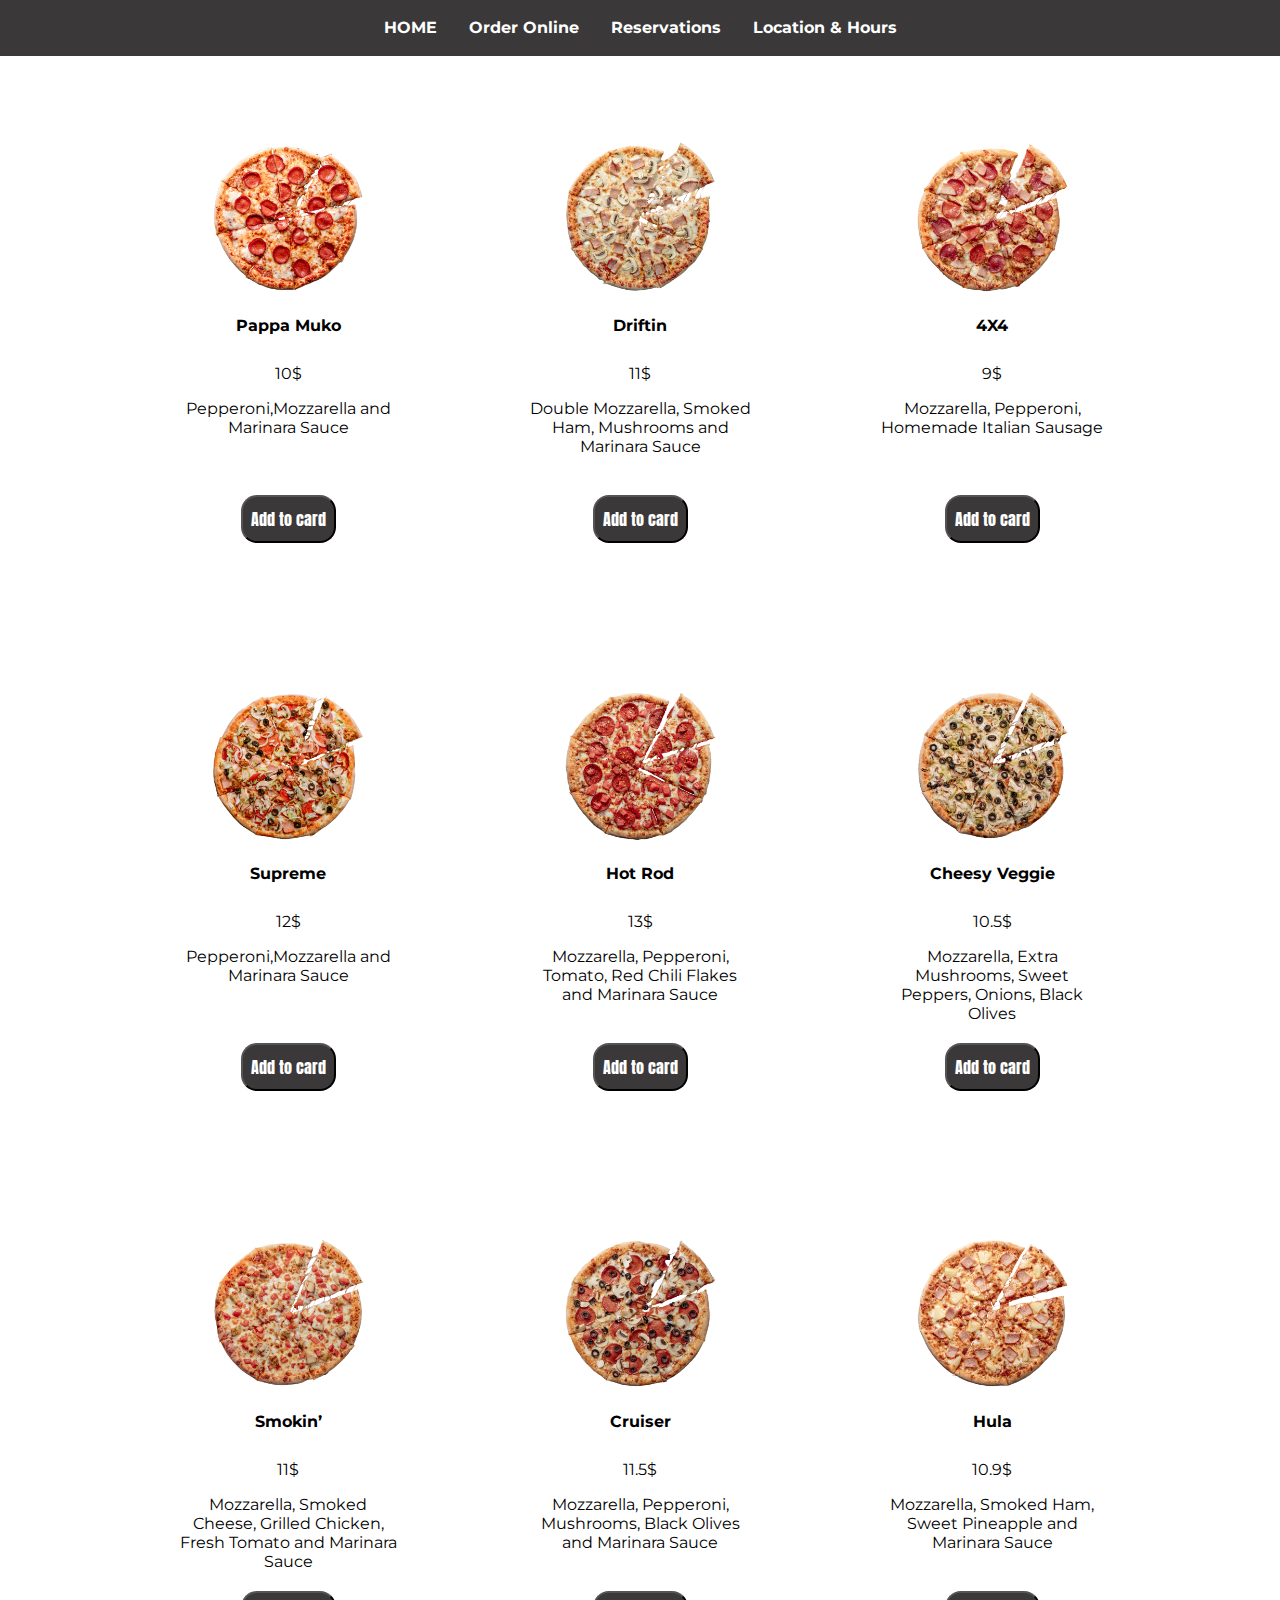
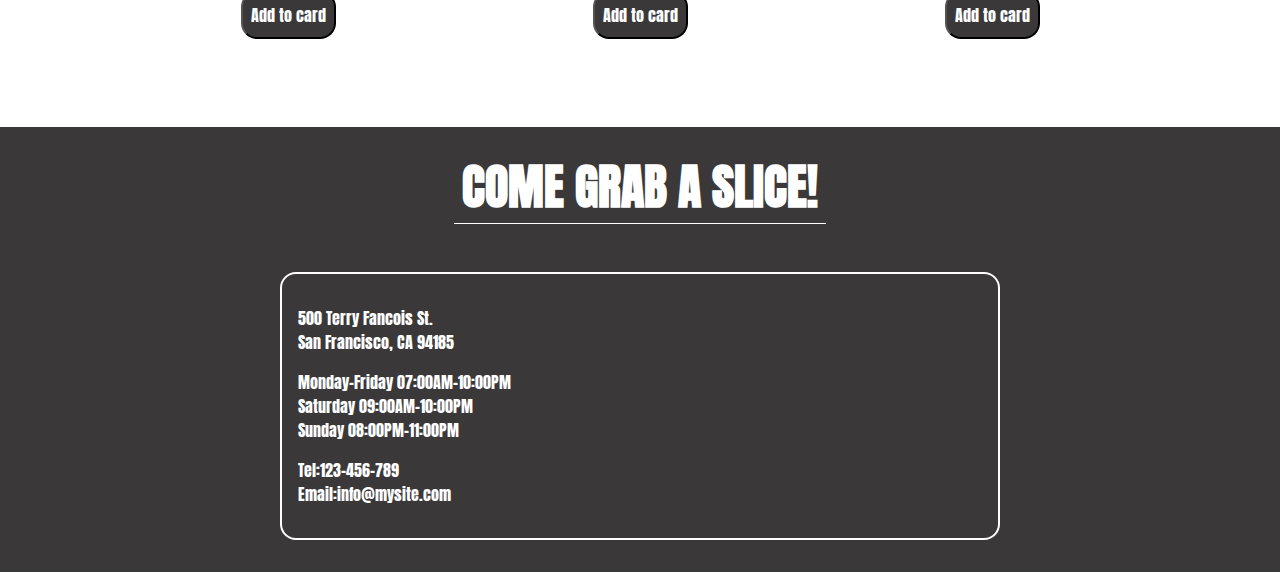
==== orderOnline/index.html @ ea2b179d "deleted shopping cart, found alternative solution" ====
<!DOCTYPE html>
<html lang="en">

<head>
    <meta charset="UTF-8">
    <meta http-equiv="X-UA-Compatible" content="ie=edge">
    <meta name="viewport" content="width=device-width, initial-scale=1.0">
    <title>PIZZA SHOP</title>
    <link rel="shortcut icon" href="../images/pizza_icon_126037.png">
    <link rel="stylesheet" href="../shared.css">
    <link rel="stylesheet" href="orderOnline.css">
    <script src="products.js"></script>
</head>

<body>
    <div class="grid-container">
        <header class="main-header">
            <button class="toggle-button">
                <span class="toggle-button__bar"></span>
                <span class="toggle-button__bar"></span>
                <span class="toggle-button__bar"></span>
            </button>
            <nav class="main-nav">
                <ul class="main-nav__items">
                    <li class="main-nav__item">
                        <a href="../index.html">HOME</a>
                    </li>
                    <li class="main-nav__item">
                        <a href="#order-online">Order Online</a>
                    </li>
                    <li class="main-nav__item">
                        <a href="../reservation/index.html">Reservations</a>
                    </li>
                    <li class="main-nav__item">
                        <a href="#loaction-hours">Location & Hours</a>
                    </li>
                </ul>
            </nav>
        </header>
        <nav class="mobile-nav">
            <ul class="mobile-nav__items">
                <li class="mobile-nav__item">
                    <a href="../index.html">HOME</a>
                </li>
                <li class="mobile-nav__item">
                    <a href="#order-online">Order Online</a>
                </li>
                <li class="mobile-nav__item">
                    <a href="../reservation/index.html">Reservations</a>
                </li>
                <li class="mobile-nav__item">
                    <a href="#loaction-hours">Location & Hours</a>
                </li>
            </ul>
        </nav>
        <main id="order-online">
            <section class="order-online-products">
                <!-- <article class="order-online-product">
                    <figure class="order-online-product-figure">
                        <img src="../images/rPapa-Ronny-g-e1594031058169.png" alt="pizza">
                        <figcaption>Pepperoni, mozarela and marinca sauce</figcaption>
                    </figure>
                    <button class="order-online-product-add-card">Add to card</button>
                </article> -->
            </section>
        </main>
        <footer class="main-footer">
            <h1 class="main-footer__title">COME GRAB A SLICE!</h1>
            <section class="main-footer__first-section">
                <article class="main-footer__info">
                    <p class="main-footer__adress">500 Terry Fancois St.<br> San Francisco, CA 94185</p>
                    <p class="main-footer__working-hours">
                        Monday-Friday 07:00AM-10:00PM <br>
                        Saturday 09:00AM-10:00PM <br>
                        Sunday 08:00PM-11:00PM <br>
                    </p>
                    <p class="main-footer-contact">
                        Tel:123-456-789 <br>
                        <a href="mailto:info@mysite.com">Email:info@mysite.com</a>
                    </p>
                </article>
                <article id="loaction-hours" class="main-footer__location-map">
                    <iframe
                        src="https://www.google.com/maps/embed?pb=!1m18!1m12!1m3!1d2981.5593770213322!2d41.62487931583577!3d41.64365467924144!2m3!1f0!2f0!3f0!3m2!1i1024!2i768!4f13.1!3m3!1m2!1s0x40678612dccea6b1%3A0x121d9feefed23ba7!2s123%20Vakhtang%20Gorgasali%20St%2C%20Batumi%206010!5e0!3m2!1sen!2sge!4v1608143332914!5m2!1sen!2sge"
                        max-width="600" max-height="450" frameborder="0" style="border:0;" allowfullscreen=""
                        aria-hidden="false" tabindex="0">
                    </iframe>
                </article>
            </section>
        </footer>
    </div>
    <script src="../jquery-1.11.0.js"></script>
    <script src="../shared.js"></script>
</body>

</html>
---- shared.css ----
@import url('https://fonts.googleapis.com/css?family=Montserrat:400,700');
@import url('https://fonts.googleapis.com/css2?family=Anton&display=swap');

* {
    box-sizing: border-box;
}

body {
    font-family: "Montserrat", sans-serif;
    margin: 0;
}

main {
    grid-row: 2 / 3;
}

.grid-container {
    display: grid;
    grid-template-rows: 3.2rem auto auto;
}

.main-header {
    width: 100%;
    height: 3.5rem;
    position: fixed;
    top: 0;
    left: 0;
    z-index: 102;
    background-color: rgb(58, 56, 56);
    padding: 0.5rem 1.5rem;
    display: flex;
    flex-direction: row;
    justify-content: space-between;
    align-items: center;
}

.toggle-button {
    position: relative;
    z-index: 1000;
    width: 3rem;
    height: 3rem;
    border: 1px white solid;
    border-radius: 0.8rem;
    cursor: pointer;
}

.toggle-button:focus {
    outline: none;
}

.toggle-button__bar {
    display: block;
    width: 100%;
    background-color: rgb(58, 56, 56);
    height: 0.1rem;
    margin: 0.6rem 0;
}

.main-nav {
    display: none;
}

.main-nav__items {
    list-style: none;
    display: flex;
    padding: 0;
    margin: 0;
    justify-content: center;
}

.main-nav__item {
    margin: 0 1rem;
}

.main-nav__item a,
.mobile-nav__item a{
    text-decoration: none;
    color: white;
    font-weight: bold;
    padding: 0.2rem 0;
}

.main-nav__item a:hover,
.main-nav__item a:active {
    border-bottom: 3px solid white;
}

.mobile-nav {
    display: none;
    position: fixed;
    z-index: 101;
    top: 0;
    left: 0;
    background-color: rgb(58, 56, 56);
    width: 50%;
    height: 100%;
    overflow-y: scroll;

}

.mobile-nav__items {
    width: 100%;
    height: 100%;
    list-style: none;
    display: flex;
    flex-direction: column;
    justify-content: center;
    align-items: center;
}

.mobile-nav__item {
    margin: 2rem 0;
}

.open {
    display: block;
}

.main-footer {
    width: 100%;
    padding: 1rem;
    grid-row: 3 / 4;
    background-color: rgb(58, 56, 56);
    text-align: center;
    font-family: "Anton";
    color: white;
}

.main-footer__title {
    display: inline-block;
    margin-top: 0;
    margin-bottom: 2rem;
    padding: 0.5rem;
    font-size: 3rem;
    border-bottom: 1px solid white;
    padding-bottom: 0;
}


.main-footer__first-section {
    border: 2px solid white;
    border-radius: 1rem;
    padding: 1rem;
}

.main-footer__info {
    /* text-align: left; */
    font-size: 1rem;
}

.main-footer-contact a {
    text-decoration: none;
    color: white;
}

@media (min-width: 43rem) {
    .main-header{
        justify-content: center;
        padding: 1rem 1.5rem;
    }

    .shopping-cart-icon {
        justify-self: flex-end ;
    }

    .toggle-button {
        display: none;
    }

    .main-nav {
        display: flex;
    }
    .main-footer__first-section {
        display: flex;
        margin: 1rem auto;
        flex-direction: row;
        justify-content: space-between;
        max-width: 45rem;
    }

    .main-footer__info {
        text-align: left;
    }
}
---- orderOnline/orderOnline.css ----
@import url('https://fonts.googleapis.com/css2?family=Pacifico&display=swap');
@import url('https://fonts.googleapis.com/css2?family=Anton&display=swap');
@import url('https://fonts.googleapis.com/css2?family=Montserrat:wght@700&display=swap');

* {
    box-sizing: border-box;
}

.order-online-products {
    max-width: 80%;
    margin: 2rem auto;
    display: grid;
    grid-template-columns: repeat(auto-fill,minmax(19rem,1fr));
    grid-column-gap: 2rem;
    grid-row-gap: 2rem;
    align-items: center;
    
}

.order-online-product {
    padding: 0.5rem;
    margin: 2rem auto;
    text-align: center;
}

.order-online-product:hover,
.order-online-product:active {
    border: 2px solid rgb(58, 56, 56);
    border-radius: 1rem;
}

.order-online-product img {
    width: 70%;
    height: 70%;
    object-fit: contain;
}

.order-online-product-name {
    font-weight: 700;
    height: 2rem;
}

.order-online-product-description {
    height: 4rem;
}

.order-online-product-add-card {
    background-color: rgb(58, 56, 56);
    color: white;
    border-radius: 1rem;
    height: 3rem;
    font-size: 1rem;
    font-family: "Anton";
    padding: 0.5rem;
    margin: 1rem;
}

.order-online-product-add-card:hover,
.order-online-product-add-card:active {
    background-color: white;
    color: rgb(58, 56, 56);
}
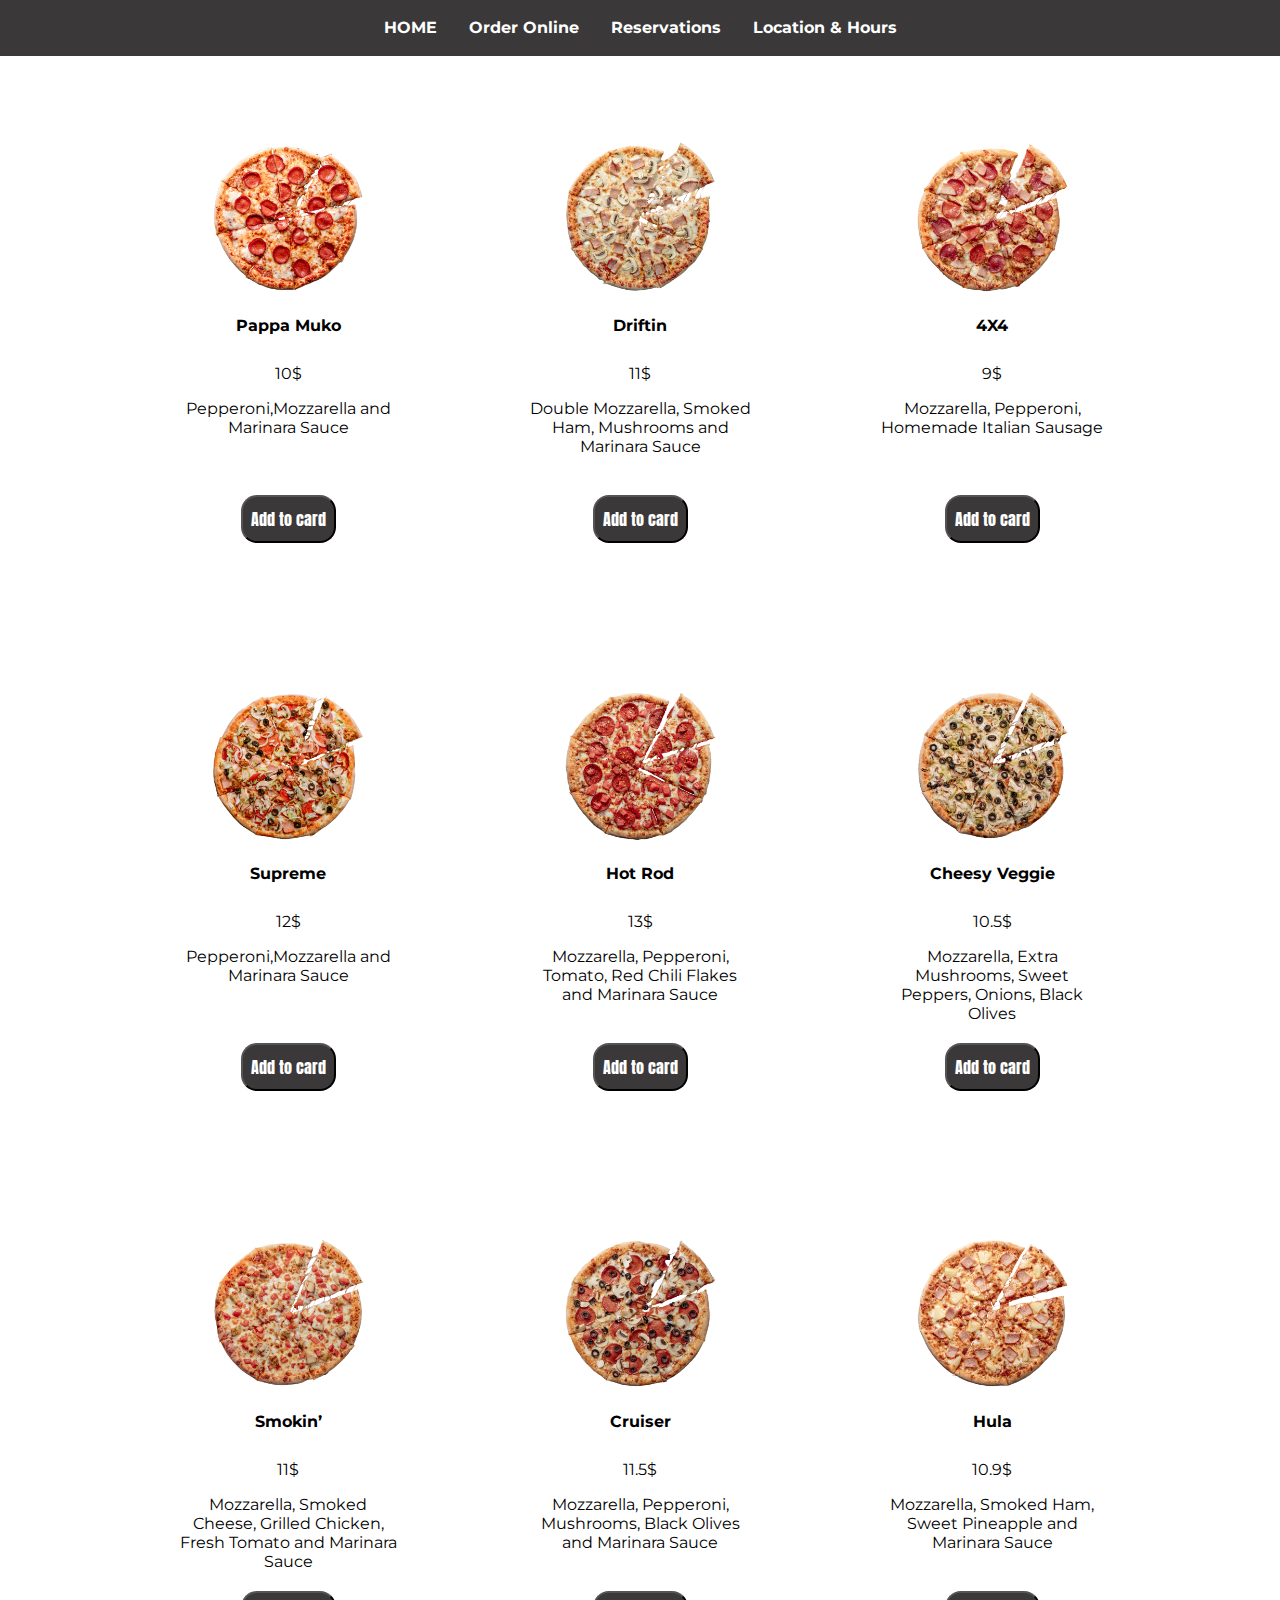
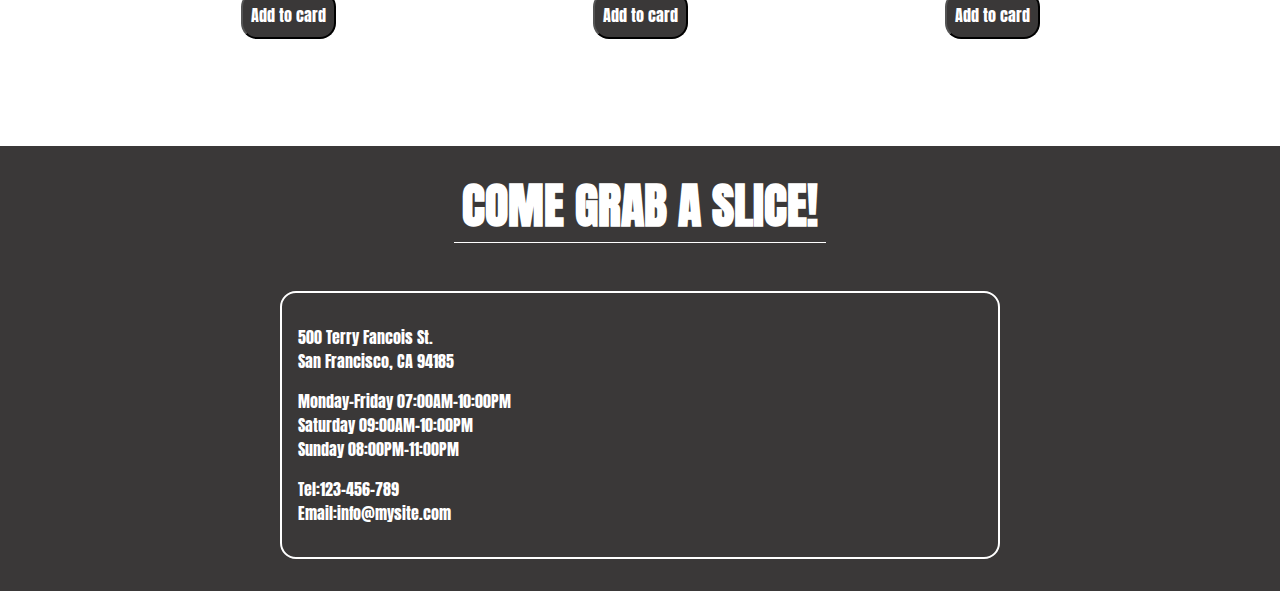
==== commit 535ea494: "adding shopping bag only to orderOnline page" ====
--- a/orderOnline/index.html
+++ b/orderOnline/index.html
@@ -63,6 +63,11 @@
                     <button class="order-online-product-add-card">Add to card</button>
                 </article> -->
             </section>
+            <section class="order-online-shopping-bag">
+                <article class="order-online-shopping-bag__product">
+                    <img src="" alt="">
+                </article>
+            </section>
         </main>
         <footer class="main-footer">
             <h1 class="main-footer__title">COME GRAB A SLICE!</h1>
--- a/orderOnline/orderOnline.css
+++ b/orderOnline/orderOnline.css
@@ -61,5 +61,7 @@
     color: rgb(58, 56, 56);
 }
 
+.order-online
 
 
+
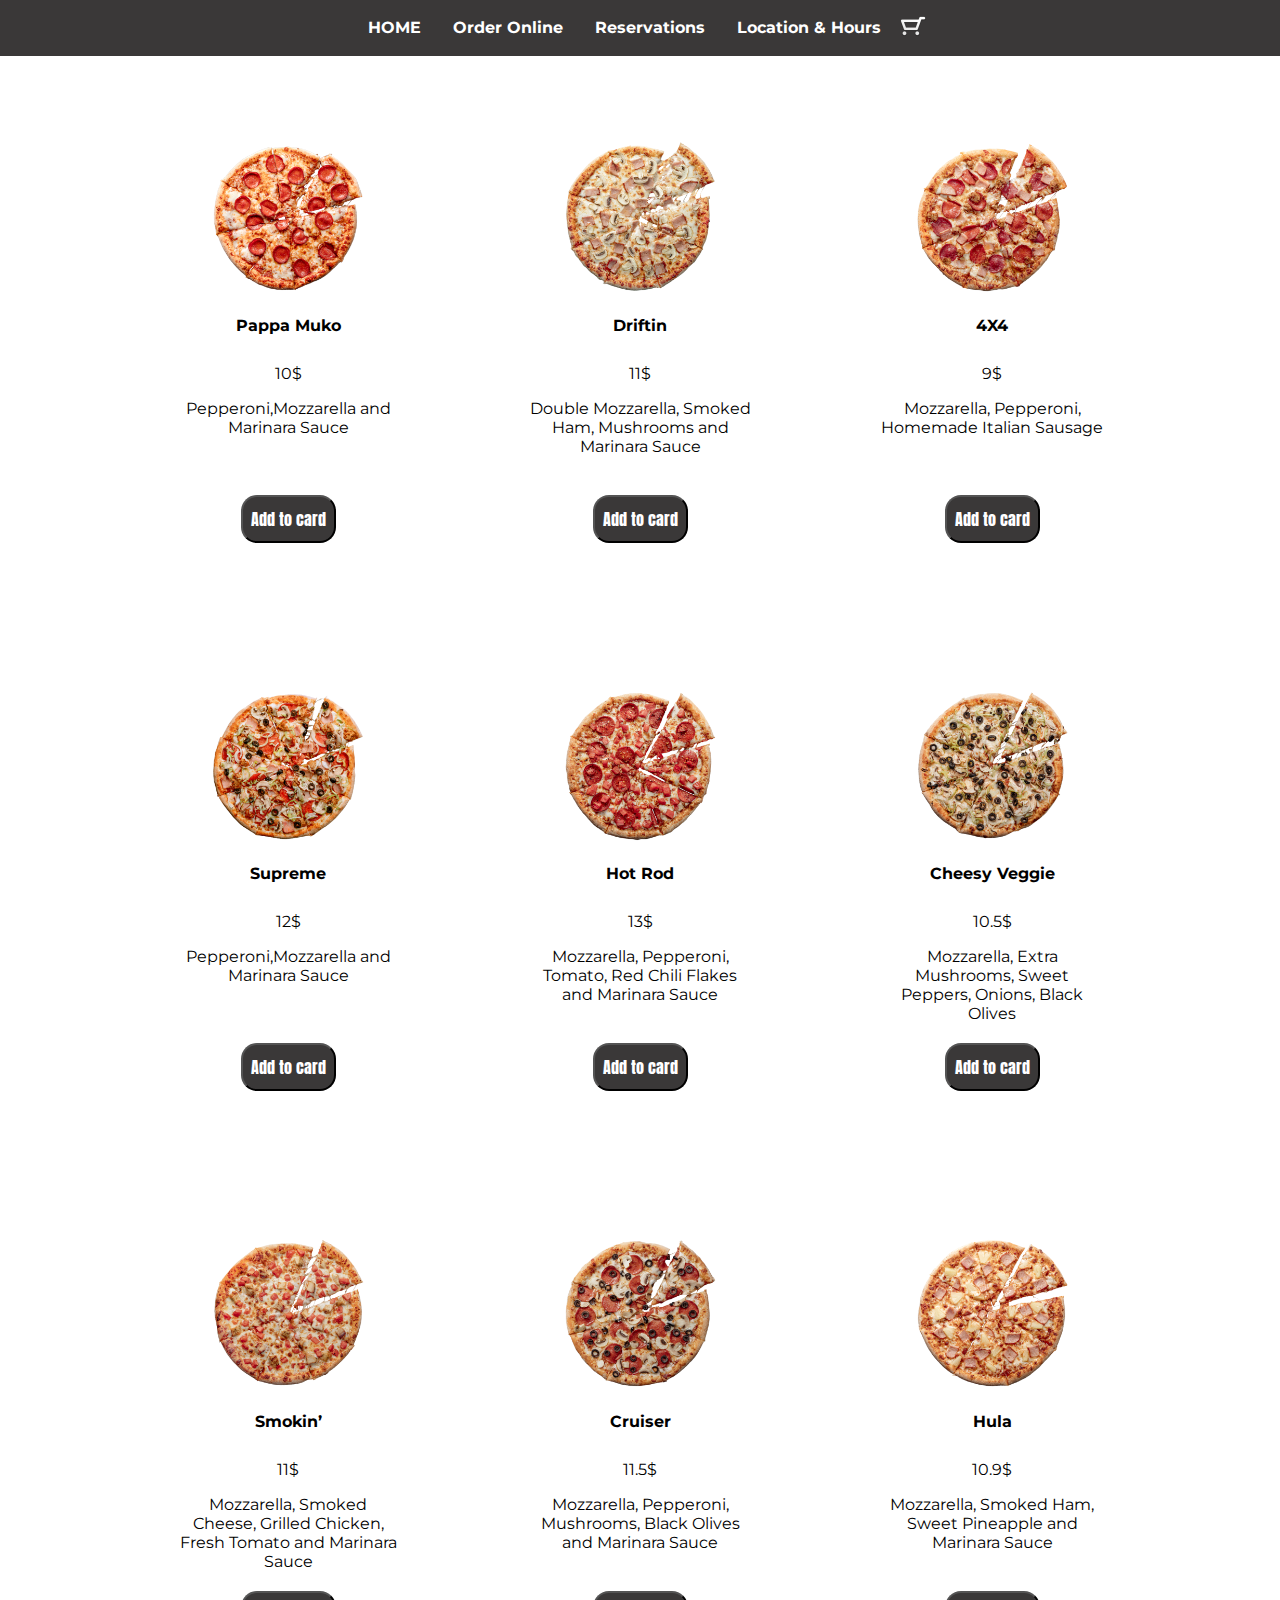
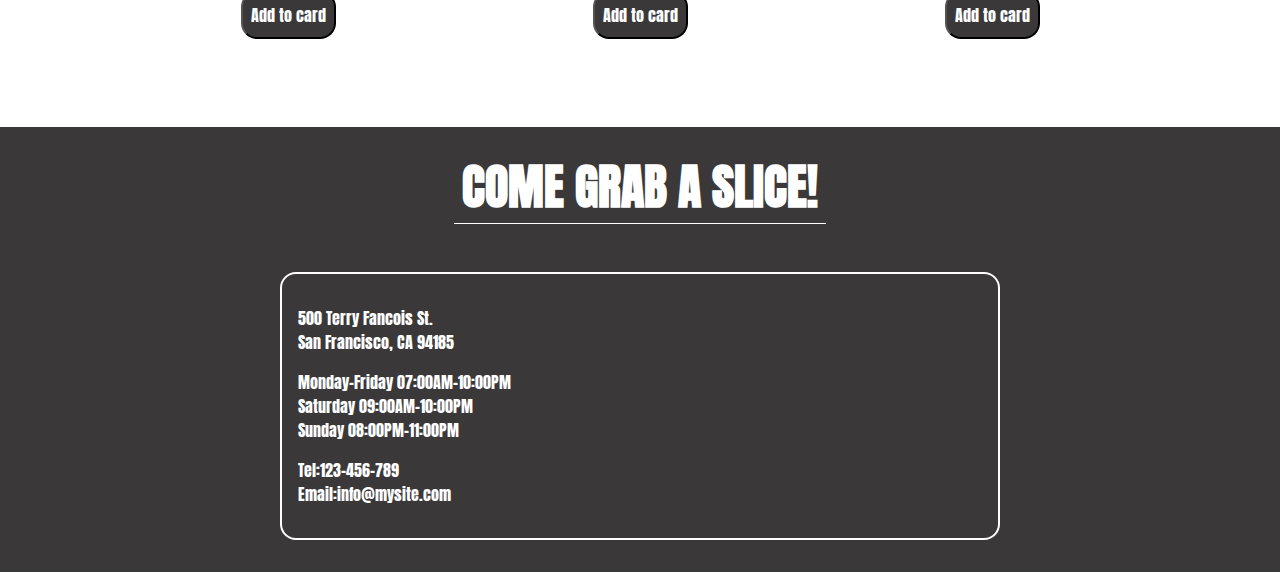
==== commit a15b0956: "designing shopping-cart" ====
--- a/orderOnline/index.html
+++ b/orderOnline/index.html
@@ -36,6 +36,9 @@
                     </li>
                 </ul>
             </nav>
+            <div class="shopping-card-icon">
+                <img src="../images/shoppint-cart-icon.png" alt="shopping-cart icon">
+            </div>
         </header>
         <nav class="mobile-nav">
             <ul class="mobile-nav__items">
@@ -53,6 +56,15 @@
                 </li>
             </ul>
         </nav>
+        <section class="shopping-card">
+            <article class="shopping-card-product">
+                <img src="../images/rCruiser-g-e1594030876565.png" alt="pizza">
+                <p class="shopping-card-product-name">Pappa Muko</p>
+                <p class="shopping-card-product-price">10$</p>
+                <input type="number" id="shopping-card-product-quantity" min="1">
+                <button class="remove">Remove</button>
+            </article>
+        </section>
         <main id="order-online">
             <section class="order-online-products">
                 <!-- <article class="order-online-product">
@@ -62,11 +74,6 @@
                     </figure>
                     <button class="order-online-product-add-card">Add to card</button>
                 </article> -->
-            </section>
-            <section class="order-online-shopping-bag">
-                <article class="order-online-shopping-bag__product">
-                    <img src="" alt="">
-                </article>
             </section>
         </main>
         <footer class="main-footer">
--- a/shared.css
+++ b/shared.css
@@ -1,9 +1,5 @@
 @import url('https://fonts.googleapis.com/css?family=Montserrat:400,700');
 @import url('https://fonts.googleapis.com/css2?family=Anton&display=swap');
-
-* {
-    box-sizing: border-box;
-}
 
 body {
     font-family: "Montserrat", sans-serif;
@@ -85,6 +81,12 @@
     border-bottom: 3px solid white;
 }
 
+.shopping-card-icon img {
+    width: 2rem;
+    height: 2rem;
+    object-fit: contain;
+}
+
 .mobile-nav {
     display: none;
     position: fixed;
@@ -106,14 +108,92 @@
     flex-direction: column;
     justify-content: center;
     align-items: center;
+    padding: 1rem;
 }
 
 .mobile-nav__item {
     margin: 2rem 0;
 }
 
+.shopping-card {
+    display: none;
+    flex-direction: column;
+    /* justify-content: center; */
+    align-items: center;
+    position: fixed;
+    z-index: 101;
+    right: -1rem;
+    top: 0;
+    background-color: rgb(58, 56, 56);
+    width: 80%;
+    height: 100%;
+    padding-top: 4rem;
+    color: white;
+    overflow-y: scroll;
+    
+}
+
+.shopping-card-product {
+    width: 80%;
+    padding: 1rem;
+    display: flex;
+    flex-direction: column;
+    align-items: center;
+    border: 1px solid white;
+    border-radius: 1rem ;
+}
+
+.shopping-card-product img {
+    width: 4rem;
+    height: 4rem;
+}
+
+.shopping-card-product-name {
+    font-weight: bold;
+}
+
+#shopping-card-product-quantity {
+    width: 2.5rem;
+    height: 2rem;
+    text-align: center;
+    border: 1px solid white;
+    border-radius: 0.5rem;
+    background-color: rgb(58, 56, 56);
+    color: white;
+}
+
+.remove {
+    font-family: "Montserrat", sans-serif;
+    margin: 1rem;
+    width: 5rem;
+    height: 2rem;
+    font-size: 1rem;
+    background-color: rgb(58, 56, 56);
+    color: white;
+    border: 1px solid white;
+    border-radius: 0.5rem;
+}
+
+.remove:hover,
+.remove:active {
+    background-color: white;
+    color: rgb(58, 56, 56);
+    outline: none;
+}
+
+@media (min-width: 43rem) {
+    .shopping-card-product{
+        flex-direction: row;
+        justify-content: space-between;
+    }
+}
+
 .open {
     display: block;
+}
+
+.openflex {
+    display: flex;
 }
 
 .main-footer {
--- a/orderOnline/orderOnline.css
+++ b/orderOnline/orderOnline.css
@@ -53,6 +53,7 @@
     font-family: "Anton";
     padding: 0.5rem;
     margin: 1rem;
+    outline: none;
 }
 
 .order-online-product-add-card:hover,
@@ -61,7 +62,5 @@
     color: rgb(58, 56, 56);
 }
 
-.order-online
 
 
-
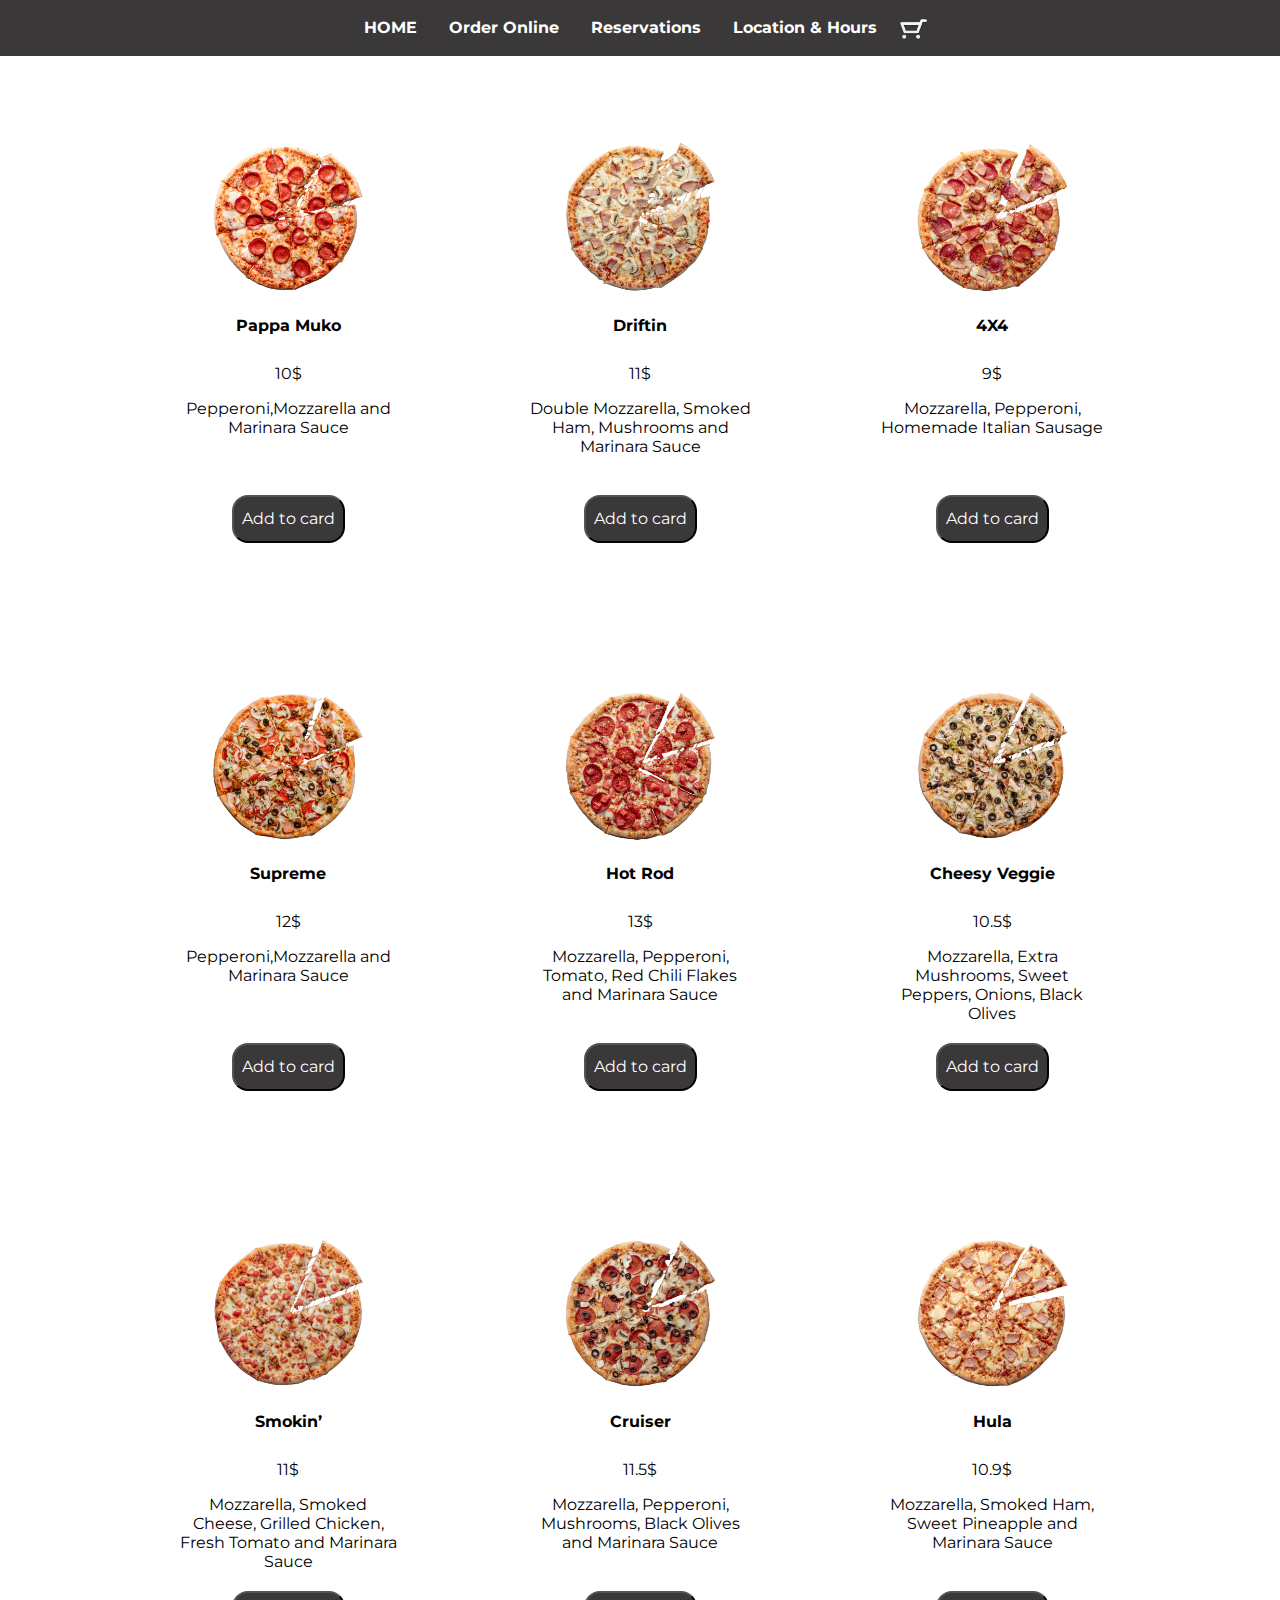
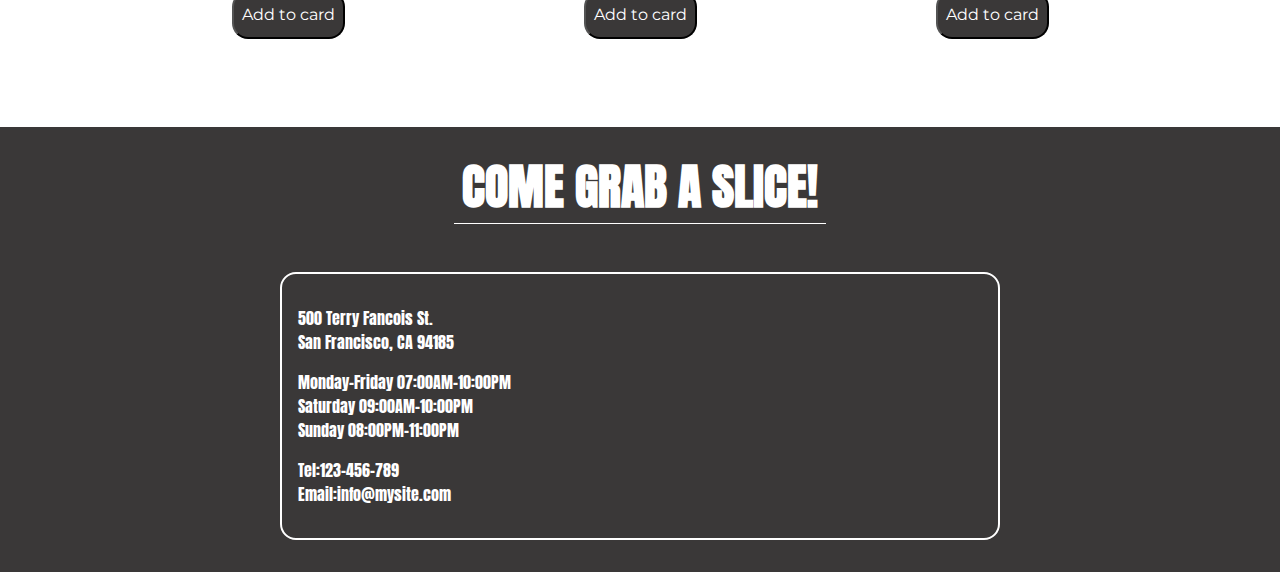
==== commit 67e9dd26: "finished last details" ====
--- a/orderOnline/index.html
+++ b/orderOnline/index.html
@@ -57,13 +57,20 @@
             </ul>
         </nav>
         <section class="shopping-card">
-            <article class="shopping-card-product">
-                <img src="../images/rCruiser-g-e1594030876565.png" alt="pizza">
-                <p class="shopping-card-product-name">Pappa Muko</p>
-                <p class="shopping-card-product-price">10$</p>
-                <input type="number" id="shopping-card-product-quantity" min="1">
-                <button class="remove">Remove</button>
-            </article>
+            <div class="shopping-card-items">
+                <!-- <article class="shopping-card-product">
+                    <img src="../images/rCruiser-g-e1594030876565.png" alt="pizza">
+                    <p class="shopping-card-product-name">Pappa Muko</p>
+                    <p class="shopping-card-product-price">10$</p>
+                    <input type="number" class="shopping-card-product-quantity" value="1" min="1">
+                    <button class="remove">Remove</button>
+                </article> -->
+            </div>
+            <div class="shopping-card-total">
+                <button class="shopping-card-total-checkout">CHECKOUT</button>
+                <h1 class="shopping-card-total-title">Total:</h1>
+                <h1 class="shopping-card-total-value"></h1>
+            </div>
         </section>
         <main id="order-online">
             <section class="order-online-products">
@@ -103,6 +110,7 @@
     </div>
     <script src="../jquery-1.11.0.js"></script>
     <script src="../shared.js"></script>
+    <script src="shopping_cart.js"></script>
 </body>
 
 </html>--- a/shared.css
+++ b/shared.css
@@ -82,9 +82,19 @@
 }
 
 .shopping-card-icon img {
-    width: 2rem;
-    height: 2rem;
+    width: 2.5rem;
+    height: 2.5rem;
     object-fit: contain;
+    cursor: pointer;
+    padding-top: 0.35rem;
+    padding-left: 0.1rem;
+    text-align: center;
+}
+
+.shopping-card-icon:active,
+.shopping-card-icon:hover {
+    border: 2px solid white;
+    border-radius: 50%;
 }
 
 .mobile-nav {
@@ -117,9 +127,6 @@
 
 .shopping-card {
     display: none;
-    flex-direction: column;
-    /* justify-content: center; */
-    align-items: center;
     position: fixed;
     z-index: 101;
     right: -1rem;
@@ -127,6 +134,7 @@
     background-color: rgb(58, 56, 56);
     width: 80%;
     height: 100%;
+    max-width: 53rem;
     padding-top: 4rem;
     color: white;
     overflow-y: scroll;
@@ -136,7 +144,9 @@
 .shopping-card-product {
     width: 80%;
     padding: 1rem;
-    display: flex;
+    margin: 1rem auto;
+    display: flex;
+    justify-content: space-around;
     flex-direction: column;
     align-items: center;
     border: 1px solid white;
@@ -152,7 +162,7 @@
     font-weight: bold;
 }
 
-#shopping-card-product-quantity {
+.shopping-card-product-quantity {
     width: 2.5rem;
     height: 2rem;
     text-align: center;
@@ -160,6 +170,43 @@
     border-radius: 0.5rem;
     background-color: rgb(58, 56, 56);
     color: white;
+    outline: none;
+}
+
+.shopping-card-total {
+    width: 80%;
+    margin: auto;
+    text-align: center;
+    position: relative;
+    left: -2.5rem;
+    display: flex;
+    direction: row;
+    justify-content: space-around;
+    align-items: baseline;
+}
+
+.shopping-card-total-checkout {
+    background-color: rgb(58, 56, 56);
+    color: white;
+    border-radius: 1rem;
+    height: 3rem;
+    font-size: 1rem;
+    font-family: "Montserrat";
+    padding: 0.5rem;
+    margin: 1rem;
+    outline: none;
+}
+
+.shopping-card-total-checkout:hover,
+.shopping-card-total-checkout:active {
+    background-color: white;
+    color: rgb(58, 56, 56);
+}
+
+.shopping-card-total-title,
+.shopping-card-total-value {
+    display: inline-block;
+    margin: 0.2rem;
 }
 
 .remove {
@@ -181,19 +228,8 @@
     outline: none;
 }
 
-@media (min-width: 43rem) {
-    .shopping-card-product{
-        flex-direction: row;
-        justify-content: space-between;
-    }
-}
-
 .open {
     display: block;
-}
-
-.openflex {
-    display: flex;
 }
 
 .main-footer {
@@ -262,3 +298,18 @@
         text-align: left;
     }
 }
+
+@media (min-width: 43rem) {
+    .shopping-card {
+        width: 65%;
+        height: 100%;
+    }
+    .shopping-card-product {
+        display: grid;
+        grid-template-columns: repeat(5,1fr);
+        justify-items: center;
+    }
+    .shopping-card-product-name {
+        justify-self: start;
+    }
+}--- a/orderOnline/orderOnline.css
+++ b/orderOnline/orderOnline.css
@@ -50,7 +50,7 @@
     border-radius: 1rem;
     height: 3rem;
     font-size: 1rem;
-    font-family: "Anton";
+    font-family: "Montserrat";
     padding: 0.5rem;
     margin: 1rem;
     outline: none;
